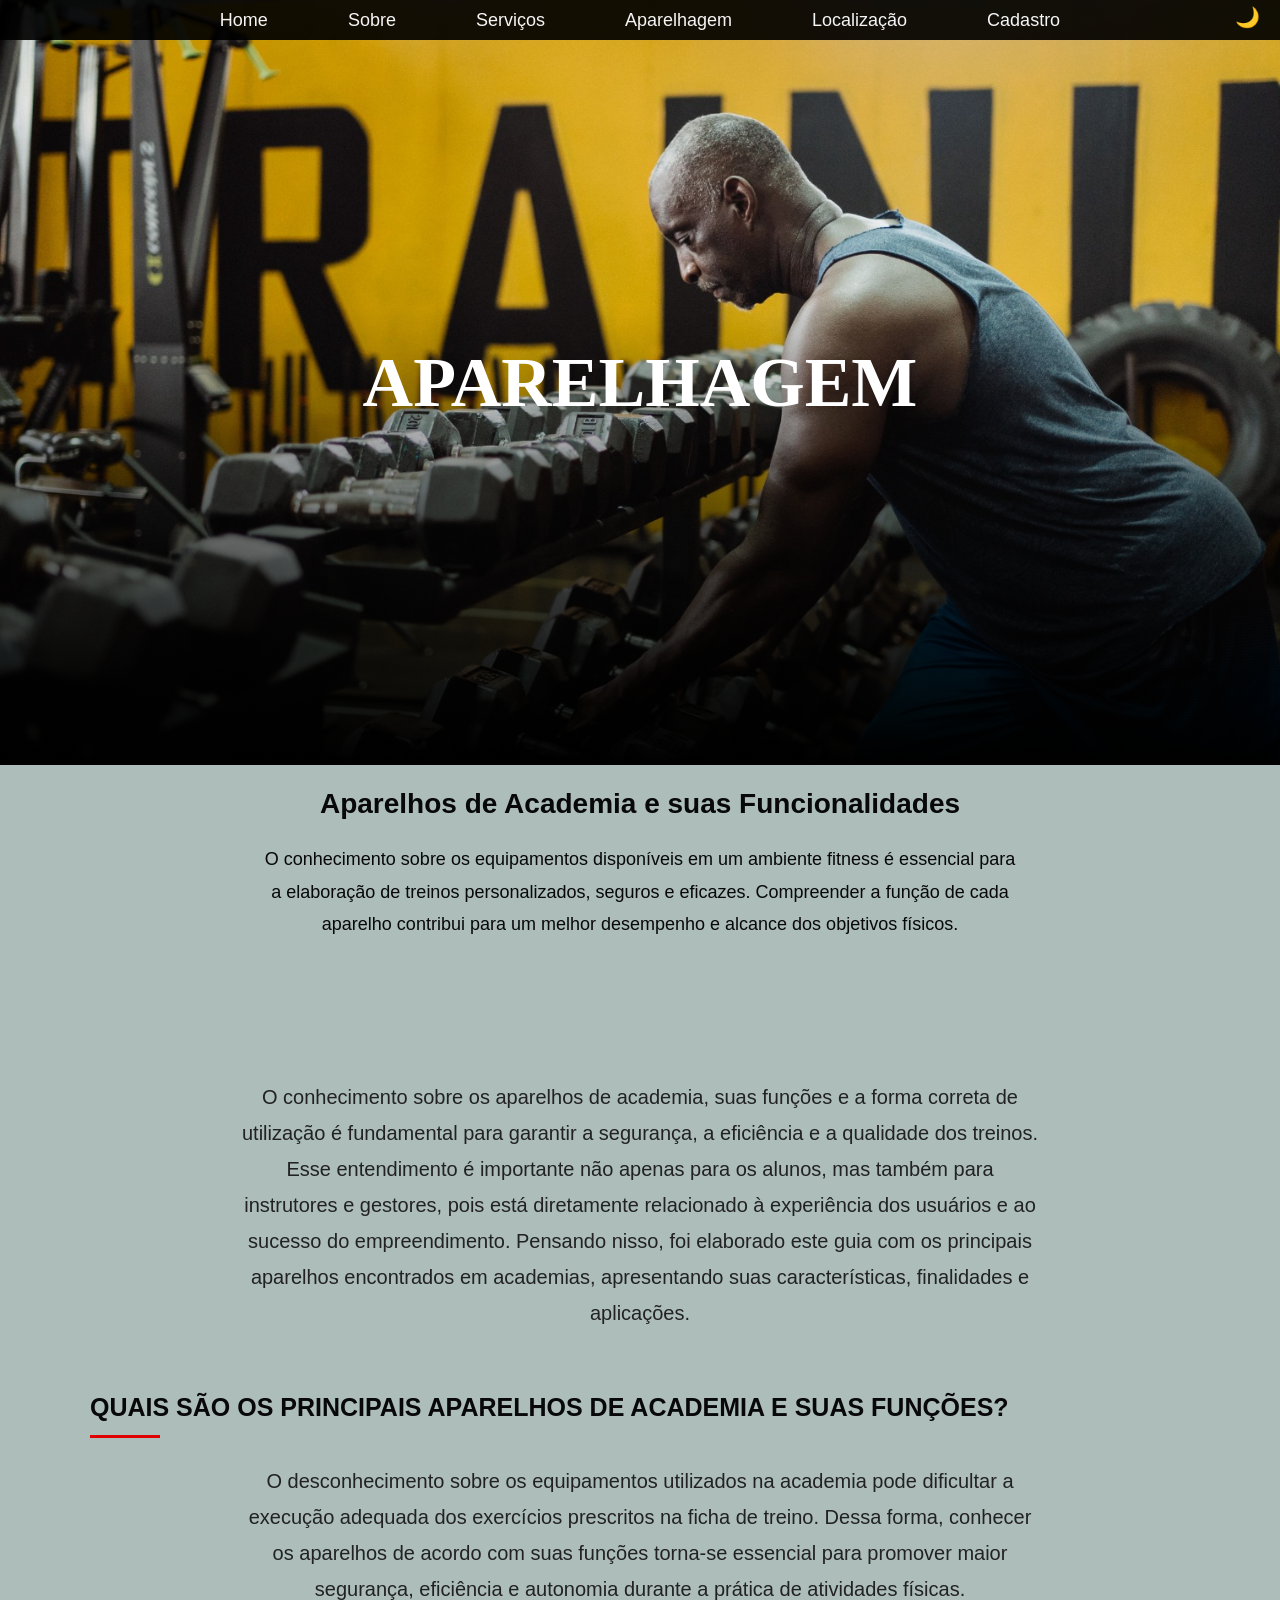
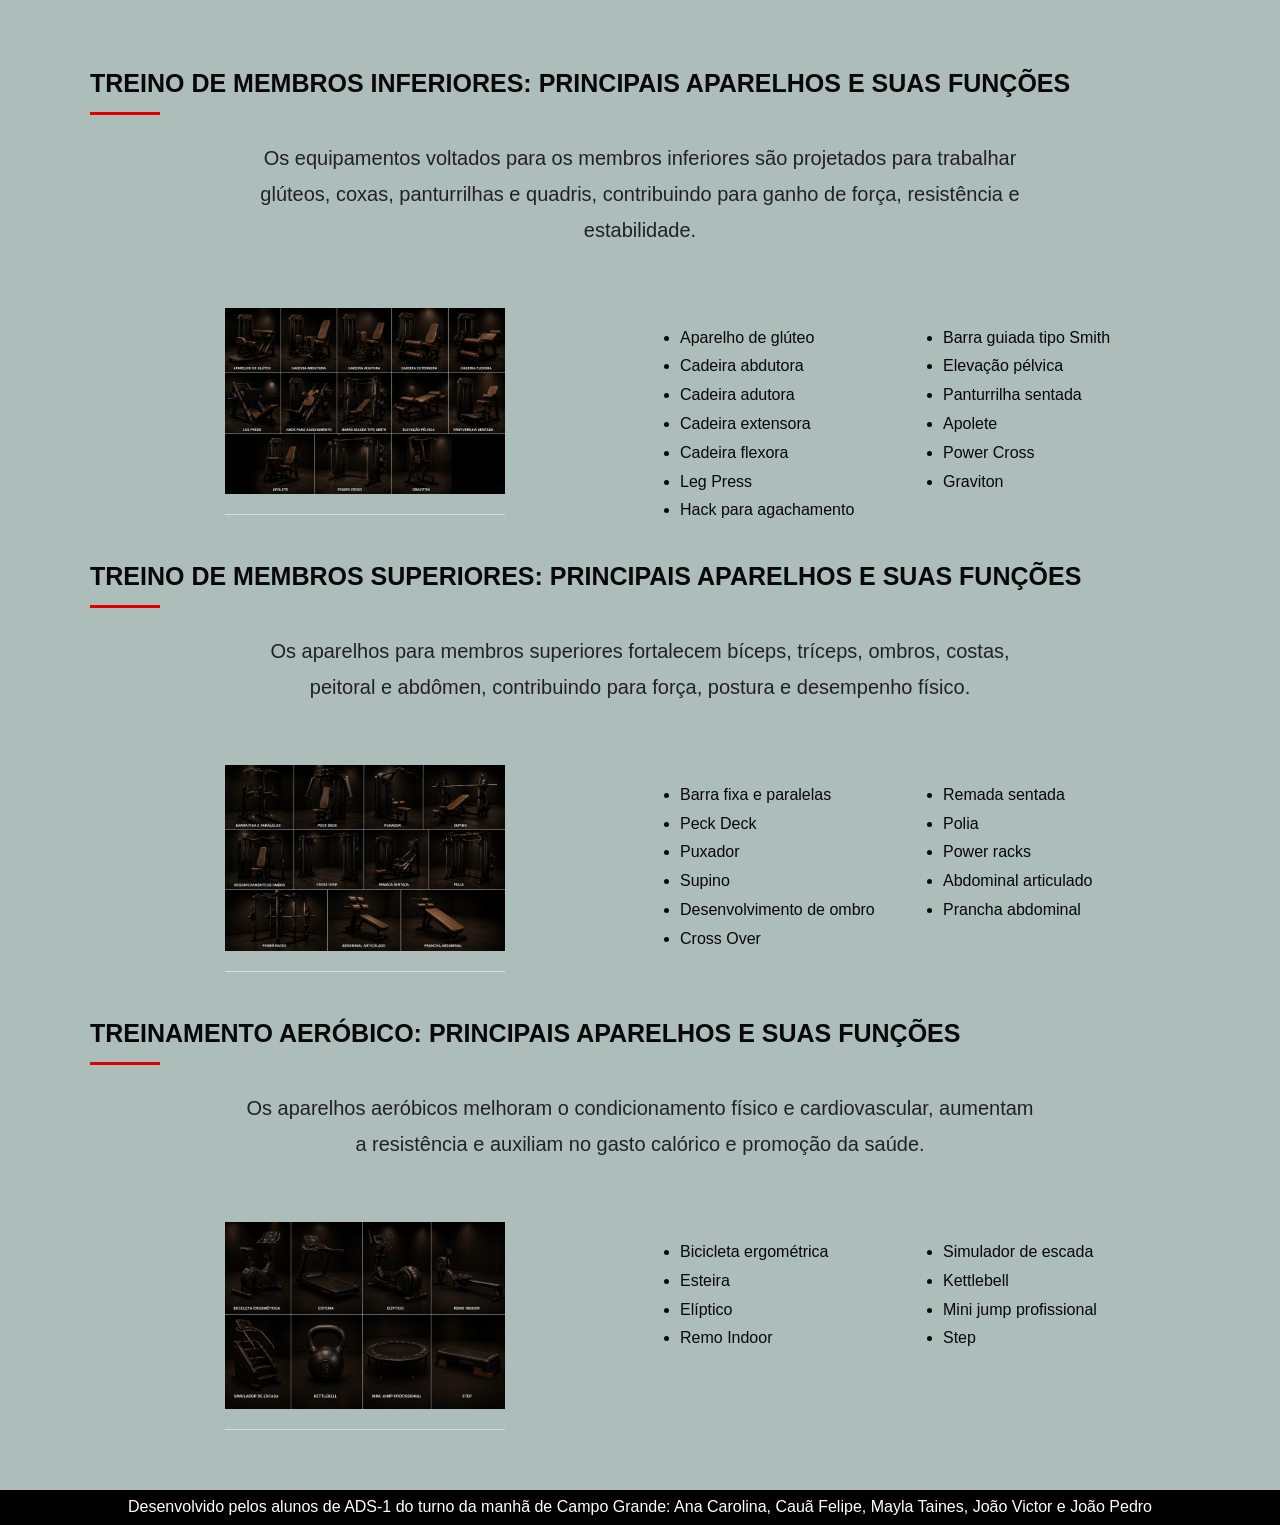
==== html/aparelhagem.html @ 8be9d86c "Add files via upload" ====
<!DOCTYPE html>
<html lang="pt-br">
<head>
    <meta charset="UTF-8">
    <meta name="viewport" content="width=device-width, initial-scale=1.0">
    <title>Aparelhagem</title>
    <link rel="stylesheet" href="../css/estilogeral.css">
    <link rel="stylesheet" href="../css/aparelhagem.css">
    <script src="../js/darkmode.js" defer></script>
    <link rel="shortcut icon" href="../imagens/favicon.jpeg" type="image/x-icon">
</head>
<body>
<nav>
    <a href="../index.html">Home</a>
    <a href="sobre.html">Sobre</a>
    <a href="serviços.html">Serviços</a>
    <a href="aparelhagem.html">Aparelhagem</a>
    <a href="localizacao.html">Localização</a>
    <a href="cadastro.html">Cadastro</a>
    <button id="modoEscuro">🌙</button>
</nav>


<div class="wrapper">

    <main>

        <section class="module parallax parallax-1">
            <h1>Aparelhagem</h1>
        </section>

        <section class="module content">
            <div class="container">
                <h2>Aparelhos de Academia e suas Funcionalidades</h2>

                <p>
                    O conhecimento sobre os equipamentos disponíveis em um ambiente fitness é essencial para a elaboração de
                    treinos personalizados, seguros e eficazes. Compreender a função de cada aparelho contribui para um
                    melhor desempenho e alcance dos objetivos físicos.
                </p>
            </div>
        </section>

    </main>

</div>


<div class="conteudo">




    <p class="texto-centralizado">
        O conhecimento sobre os aparelhos de academia, suas funções e a forma correta de utilização é
        fundamental para garantir a segurança, a eficiência e a qualidade dos treinos. Esse entendimento é
        importante não apenas para os alunos, mas também para instrutores e gestores, pois está diretamente
        relacionado à experiência dos usuários e ao sucesso do empreendimento.

        Pensando nisso, foi elaborado este guia com os principais aparelhos encontrados em academias,
        apresentando suas características, finalidades e aplicações.
    </p>


    <h2>
        Quais são os principais aparelhos de academia e suas funções?
    </h2>

    <p class="texto-centralizado">
        O desconhecimento sobre os equipamentos utilizados na academia pode dificultar a execução adequada dos
        exercícios prescritos na ficha de treino. Dessa forma, conhecer os aparelhos de acordo com suas funções
        torna-se essencial para promover maior segurança, eficiência e autonomia durante a prática de atividades
        físicas.
    </p>


    <h2>
        Treino de membros inferiores: principais aparelhos e suas funções
    </h2>


    <p class="texto-centralizado">
        Os equipamentos voltados para os membros inferiores são projetados para trabalhar glúteos, coxas,
        panturrilhas e quadris, contribuindo para ganho de força, resistência e estabilidade.
    </p>


    <div class="lista-centralizada">
        <ul>
            <li>Aparelho de glúteo</li>
            <li>Cadeira abdutora</li>
            <li>Cadeira adutora</li>
            <li>Cadeira extensora</li>
            <li>Cadeira flexora</li>
            <li>Leg Press</li>
            <li>Hack para agachamento</li>
            <li>Barra guiada tipo Smith</li>
            <li>Elevação pélvica</li>
            <li>Panturrilha sentada</li>
            <li>Apolete</li>
            <li>Power Cross</li>
            <li>Graviton</li>
        </ul>
    </div>


    <img src="../imagens/inferior2.jpeg" alt="Aparelhos de membros inferiores">


    <h2>
        Treino de membros superiores: principais aparelhos e suas funções
    </h2>


    <p class="texto-centralizado">
        Os aparelhos para membros superiores fortalecem bíceps, tríceps, ombros, costas, peitoral e abdômen,
        contribuindo para força, postura e desempenho físico.
    </p>


    <div class="lista-centralizada">
        <ul>
            <li>Barra fixa e paralelas</li>
            <li>Peck Deck</li>
            <li>Puxador</li>
            <li>Supino</li>
            <li>Desenvolvimento de ombro</li>
            <li>Cross Over</li>
            <li>Remada sentada</li>
            <li>Polia</li>
            <li>Power racks</li>
            <li>Abdominal articulado</li>
            <li>Prancha abdominal</li>
        </ul>
    </div>


    <img src="../imagens/superior2.jpeg" alt="Aparelhos de membros superiores">


    <h2>
        Treinamento aeróbico: principais aparelhos e suas funções
    </h2>


    <p class="texto-centralizado">
        Os aparelhos aeróbicos melhoram o condicionamento físico e cardiovascular, aumentam a resistência e
        auxiliam no gasto calórico e promoção da saúde.
    </p>


    <div class="lista-centralizada">
        <ul>
            <li>Bicicleta ergométrica</li>
            <li>Esteira</li>
            <li>Elíptico</li>
            <li>Remo Indoor</li>
            <li>Simulador de escada</li>
            <li>Kettlebell</li>
            <li>Mini jump profissional</li>
            <li>Step</li>
        </ul>
    </div>


    <img src="../imagens/aerobicos2.jpeg" alt="Aparelhos aeróbicos">
</div>
<footer>
        <p>
            Desenvolvido pelos alunos de ADS-1 do turno da manhã de Campo Grande: Ana Carolina, Cauã Felipe, Mayla Taines, João Victor e João Pedro
        </p>
    </footer>

</body>
</html>
---- css/estilogeral.css ----
@charset "UTF-8";

body {
    font-family: Arial, Helvetica, sans-serif;
    background-color: #ACBDBA;
    padding: 0;
    margin: 0;
    width: 100%;
    height: 100%;
    padding-top: 40px;
}

nav {
    background-color: rgba(0, 0, 0, 0.918);
    width: 100%;
    height: 40px;
    position: fixed;
    top: 0;
    z-index: 10;
    display: flex;
    justify-content: center;
    align-items: center;
} 

nav > a {
    text-decoration: none;
    color: whitesmoke;
    margin: 0 40px;
    font-size: 18px;
}

nav > a:hover {
    color: blue;
    cursor: pointer;
}

#modoEscuro {
    position: absolute;
    right: 20px;
    top: 5px;
    width: auto;
    margin: 0;
    padding: 0;
    background: none;
    border: none;
    box-shadow: none;
    font-size: 20px;
    cursor: pointer;
    color: white;
    transition: transform 0.3s;
}

#modoEscuro:hover {
    transform: scale(1.2);
}
    
body.dark-mode {
    background-color: #0f172a;
    color: #ffffff;
}

body.dark-mode nav {
    background-color: #000;
}

body.dark-mode nav > a {
    color: #ffffff;
}
body.dark-mode nav > a:hover {
    color: #bb86fc;
}

body.dark-mode #modoEscuro {
    color: #facc15;
}

body.dark-mode h1 {
    color: #ffffff;
}

body.dark-mode footer {
    background-color: #000;
}

body.dark-mode footer p {
    color: #cccccc;
}

body.dark-mode .slider::after {
    background: rgba(0, 0, 0, 0.5);
}

footer {
    background-color: black;
    color: white;
    text-align: center;
    height: 35px;
    display: flex;
    align-items: center;
    justify-content: center;
}
---- css/aparelhagem.css ----
body{
    margin: 0;
    padding-top: 0;
    color: #080808;
    font-family: sans-serif;
    overflow-wrap: break-word;
}


h1,h2,h3,h4,h5,h6{
    font-weight: 900;
    color: #080808;
}


.wrapper{
    width: 100%;
    margin: auto;
}

.container{
    max-width: 760px;
    width: 100%;
    margin: auto;
    padding: 0 20px;
}

section.module.parallax{
    height: 85vh;
    width: 100%;
    display: flex;
    justify-content: center;
    align-items: center;
    position: relative;
    background-size: cover;
    background-position: center;
    background-attachment: fixed;
    background-repeat: no-repeat;
}


section.module.parallax::after{
    content: "";
    position: absolute;
    inset: 0;
    background:linear-gradient(
        to bottom,
        transparent 40%,
        #000 100%
    );
}


.parallax-1{
    background-image:url("../imagens/img_prc.jpeg");
}


.parallax h1{
    z-index: 2;
    color: white;
    font-size: 70px;
    text-transform: uppercase;
    font-family: "Times New Roman", serif;
    text-align: center;
}

section.module.content .container{
    padding: 0 20px 60px;
    text-align: center;
}


section.module h2{
    font-size: 28px;
    text-align: center;
}


section.module p{
    font-size: 18px;
    line-height: 1.8;
}

.conteudo{

    max-width: 1100px;
    margin: auto;
    padding: 40px 50px;
}


.conteudo h2{

    font-family: Arial, Helvetica, sans-serif;
    text-transform: uppercase;
    font-size: 25px;
    margin: 45px 0 25px;
    line-height: 1.3;
    clear: both;

}


.conteudo h2::after{

    content: "";
    display: block;
    width: 70px;
    height: 3px;
    background: #e00000;
    margin: 12px 0;

}

.conteudo h2:first-child{
    text-align: center;
}

.conteudo h2:first-child::after{
    margin: auto;
}

.texto-centralizado{

    max-width: 800px;
    margin: 20px auto 60px;
    font-size: 20px;
    line-height: 1.8;
    text-align: center;
    color: #222;

}

.conteudo img{

    width: 280px;
    height: auto;
    object-fit: contain;
    display: block;
    margin: 20px auto;
    border-bottom: 1px solid #ddd;
    padding-bottom: 20px;

}

.bloco{

    width: 50%;
    float: right;
    margin-top: 0;

}

.conteudo h2:not(:first-child){

    width: 100%;
    float: none;
    clear: both;

}

.bloco p{

    font-size: 16px;
    line-height: 1.7;

}

.lista-centralizada{

    width: 50%;
    float: right;

}

.lista-centralizada ul{

    columns: 2;
    font-size: 16px;
    line-height: 1.8;

}

.conteudo::after{

    content: "";
    display: block;
    clear: both;

}

@media(max-width:800px){


.conteudo img,
.bloco,
.lista-centralizada{

    width: 100%;
    float: none;

}


.conteudo img{

    margin: 20px 0;

}


.lista-centralizada ul{

    columns: 1;

}

}

nav{
    position: fixed;
    top: 0;
    left: 0;
    width: 100%;
    z-index: 1000;
}

body.dark-mode main,
body.dark-mode section {
    background-color: #0f172a;
    color: white;
}
body.dark-mode h1,
body.dark-mode h2,
body.dark-mode h3,
body.dark-mode p {
    color: white;
}
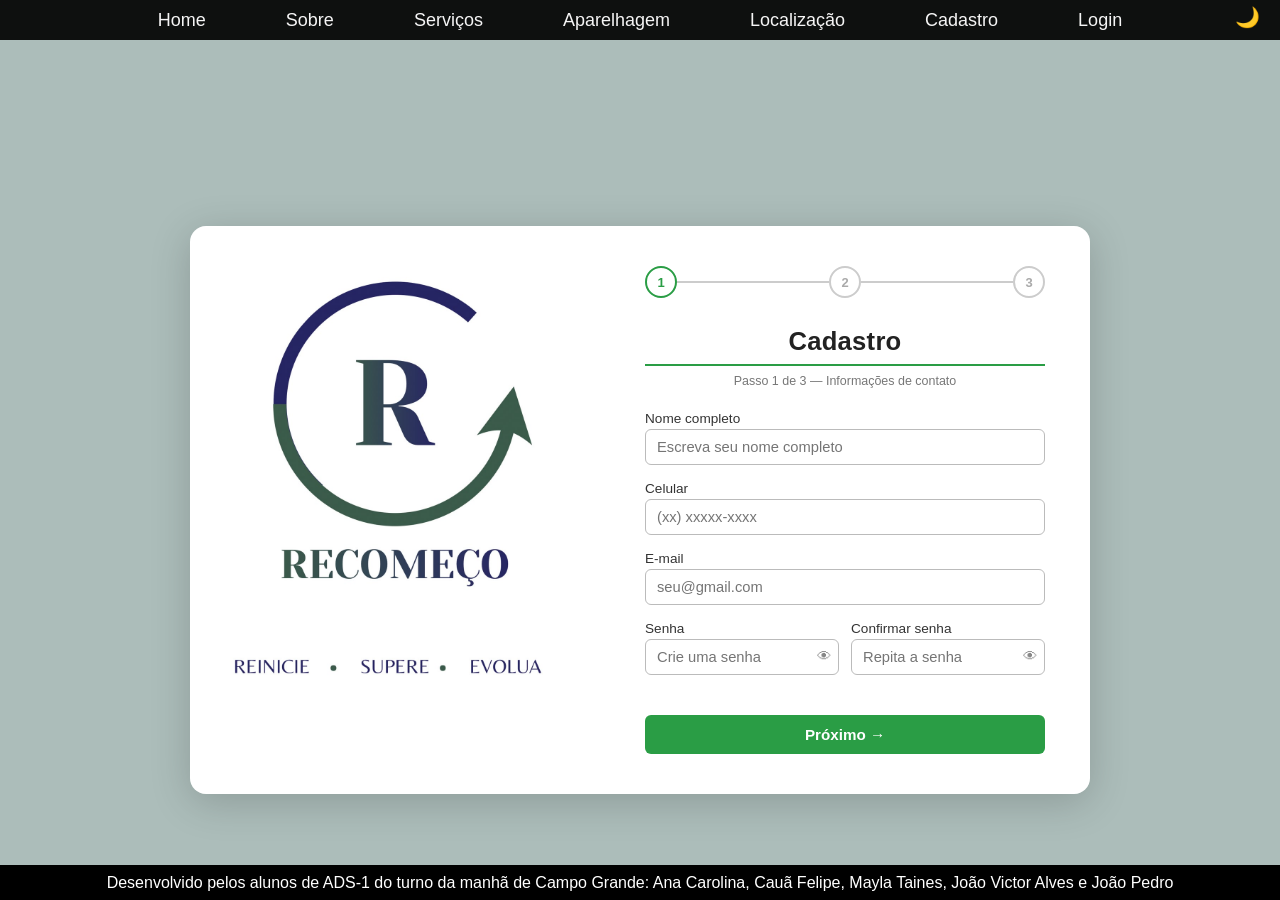
==== commit fe3fb8d9: "Add files via upload" ====
--- a/html/aparelhagem.html
+++ b/html/aparelhagem.html
@@ -7,6 +7,7 @@
     <link rel="stylesheet" href="../css/estilogeral.css">
     <link rel="stylesheet" href="../css/aparelhagem.css">
     <script src="../js/darkmode.js" defer></script>
+    <script src="../js/autenticacao.js"></script>
     <link rel="shortcut icon" href="../imagens/favicon.jpeg" type="image/x-icon">
 </head>
 <body>
@@ -17,6 +18,7 @@
     <a href="aparelhagem.html">Aparelhagem</a>
     <a href="localizacao.html">Localização</a>
     <a href="cadastro.html">Cadastro</a>
+    <a href="login.html">Login</a>
     <button id="modoEscuro">🌙</button>
 </nav>
 
--- a/css/estilogeral.css
+++ b/css/estilogeral.css
@@ -90,6 +90,8 @@
     background: rgba(0, 0, 0, 0.5);
 }
 
+
+
 footer {
     background-color: black;
     color: white;
